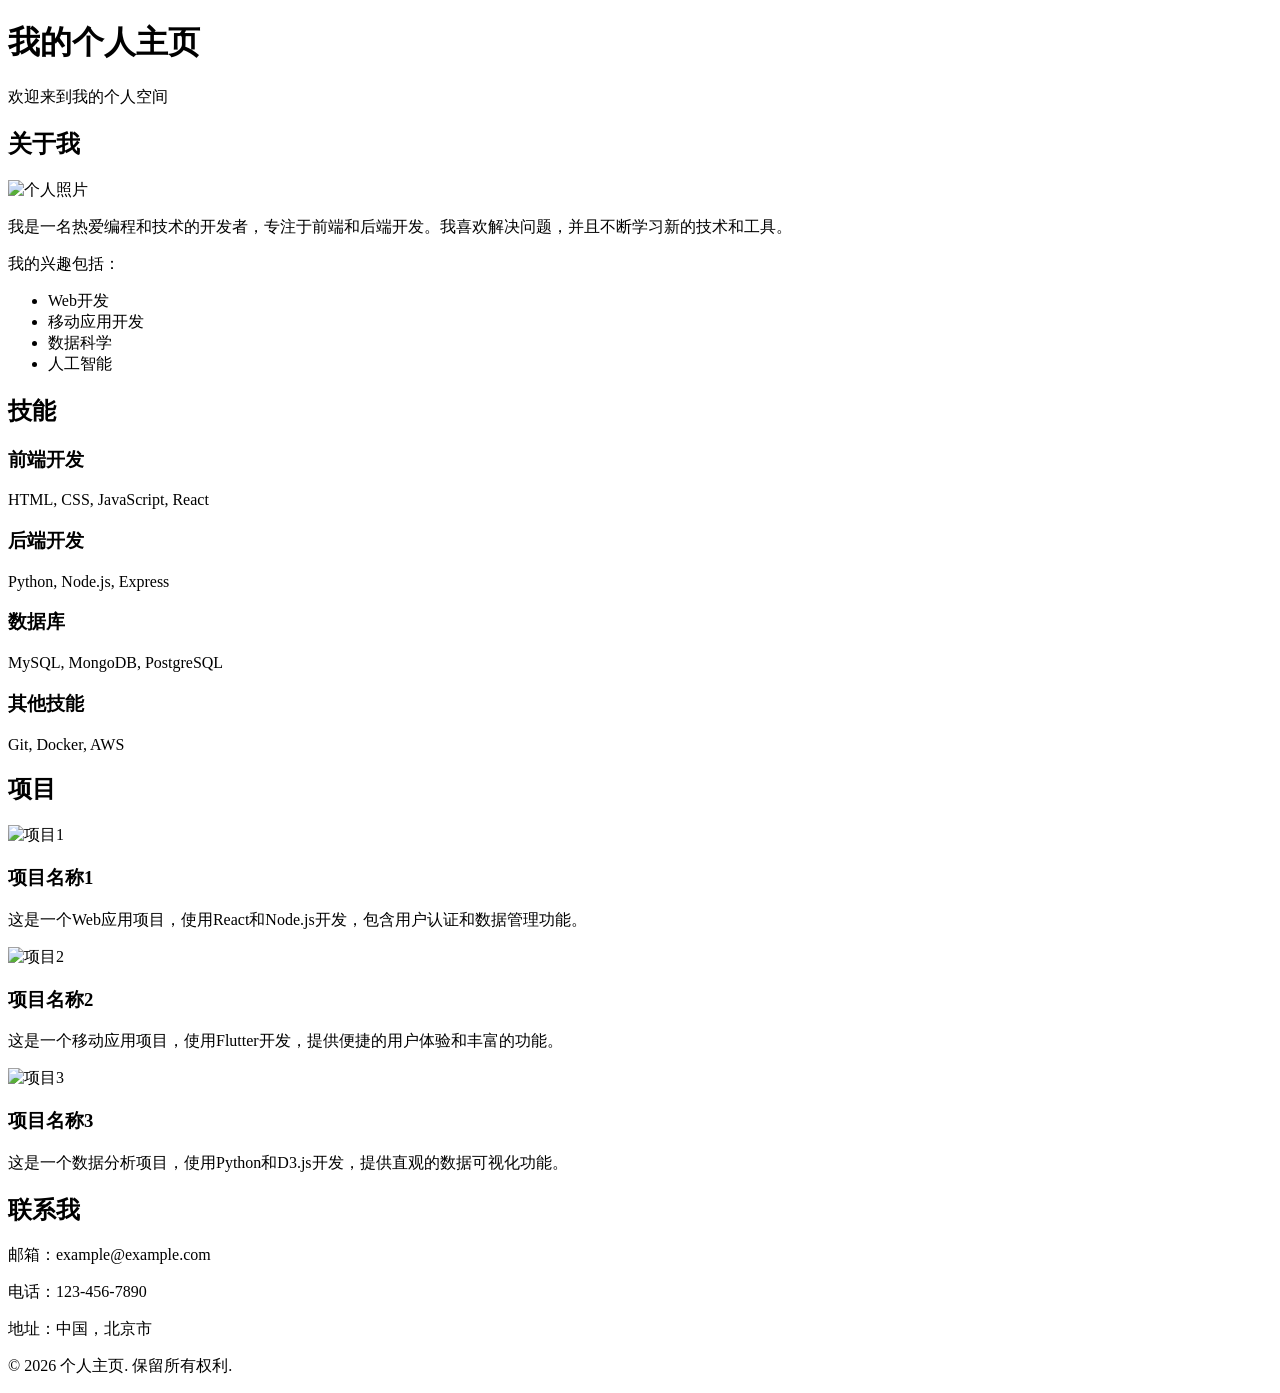
==== index.html @ 63007035 "index file" ====
<!DOCTYPE html>
<html lang="zh-CN">
<head>
    <meta charset="UTF-8">
    <meta name="viewport" content="width=device-width, initial-scale=1.0">
    <title>个人主页</title>
    <link rel="stylesheet" href="style.css">
</head>
<body>
    <header>
        <div class="container">
            <h1>我的个人主页</h1>
            <p>欢迎来到我的个人空间</p>
        </div>
    </header>
    
    <section id="about">
        <div class="container">
            <h2>关于我</h2>
            <div class="about-content">
                <img src="https://trae-api-cn.mchost.guru/api/ide/v1/text_to_image?prompt=professional%20profile%20photo%20of%20a%20person&image_size=square" alt="个人照片">
                <div class="about-text">
                    <p>我是一名热爱编程和技术的开发者，专注于前端和后端开发。我喜欢解决问题，并且不断学习新的技术和工具。</p>
                    <p>我的兴趣包括：</p>
                    <ul>
                        <li>Web开发</li>
                        <li>移动应用开发</li>
                        <li>数据科学</li>
                        <li>人工智能</li>
                    </ul>
                </div>
            </div>
        </div>
    </section>
    
    <section id="skills">
        <div class="container">
            <h2>技能</h2>
            <div class="skills-grid">
                <div class="skill-item">
                    <h3>前端开发</h3>
                    <p>HTML, CSS, JavaScript, React</p>
                </div>
                <div class="skill-item">
                    <h3>后端开发</h3>
                    <p>Python, Node.js, Express</p>
                </div>
                <div class="skill-item">
                    <h3>数据库</h3>
                    <p>MySQL, MongoDB, PostgreSQL</p>
                </div>
                <div class="skill-item">
                    <h3>其他技能</h3>
                    <p>Git, Docker, AWS</p>
                </div>
            </div>
        </div>
    </section>
    
    <section id="projects">
        <div class="container">
            <h2>项目</h2>
            <div class="projects-grid">
                <div class="project-item">
                    <img src="https://trae-api-cn.mchost.guru/api/ide/v1/text_to_image?prompt=web%20application%20dashboard&image_size=landscape_16_9" alt="项目1">
                    <h3>项目名称1</h3>
                    <p>这是一个Web应用项目，使用React和Node.js开发，包含用户认证和数据管理功能。</p>
                </div>
                <div class="project-item">
                    <img src="https://trae-api-cn.mchost.guru/api/ide/v1/text_to_image?prompt=mobile%20app%20interface&image_size=portrait_16_9" alt="项目2">
                    <h3>项目名称2</h3>
                    <p>这是一个移动应用项目，使用Flutter开发，提供便捷的用户体验和丰富的功能。</p>
                </div>
                <div class="project-item">
                    <img src="https://trae-api-cn.mchost.guru/api/ide/v1/text_to_image?prompt=data%20visualization%20dashboard&image_size=landscape_16_9" alt="项目3">
                    <h3>项目名称3</h3>
                    <p>这是一个数据分析项目，使用Python和D3.js开发，提供直观的数据可视化功能。</p>
                </div>
            </div>
        </div>
    </section>
    
    <section id="contact">
        <div class="container">
            <h2>联系我</h2>
            <div class="contact-info">
                <p>邮箱：example@example.com</p>
                <p>电话：123-456-7890</p>
                <p>地址：中国，北京市</p>
            </div>
        </div>
    </section>
    
    <footer>
        <div class="container">
            <p>&copy; 2026 个人主页. 保留所有权利.</p>
        </div>
    </footer>
</body>
</html>
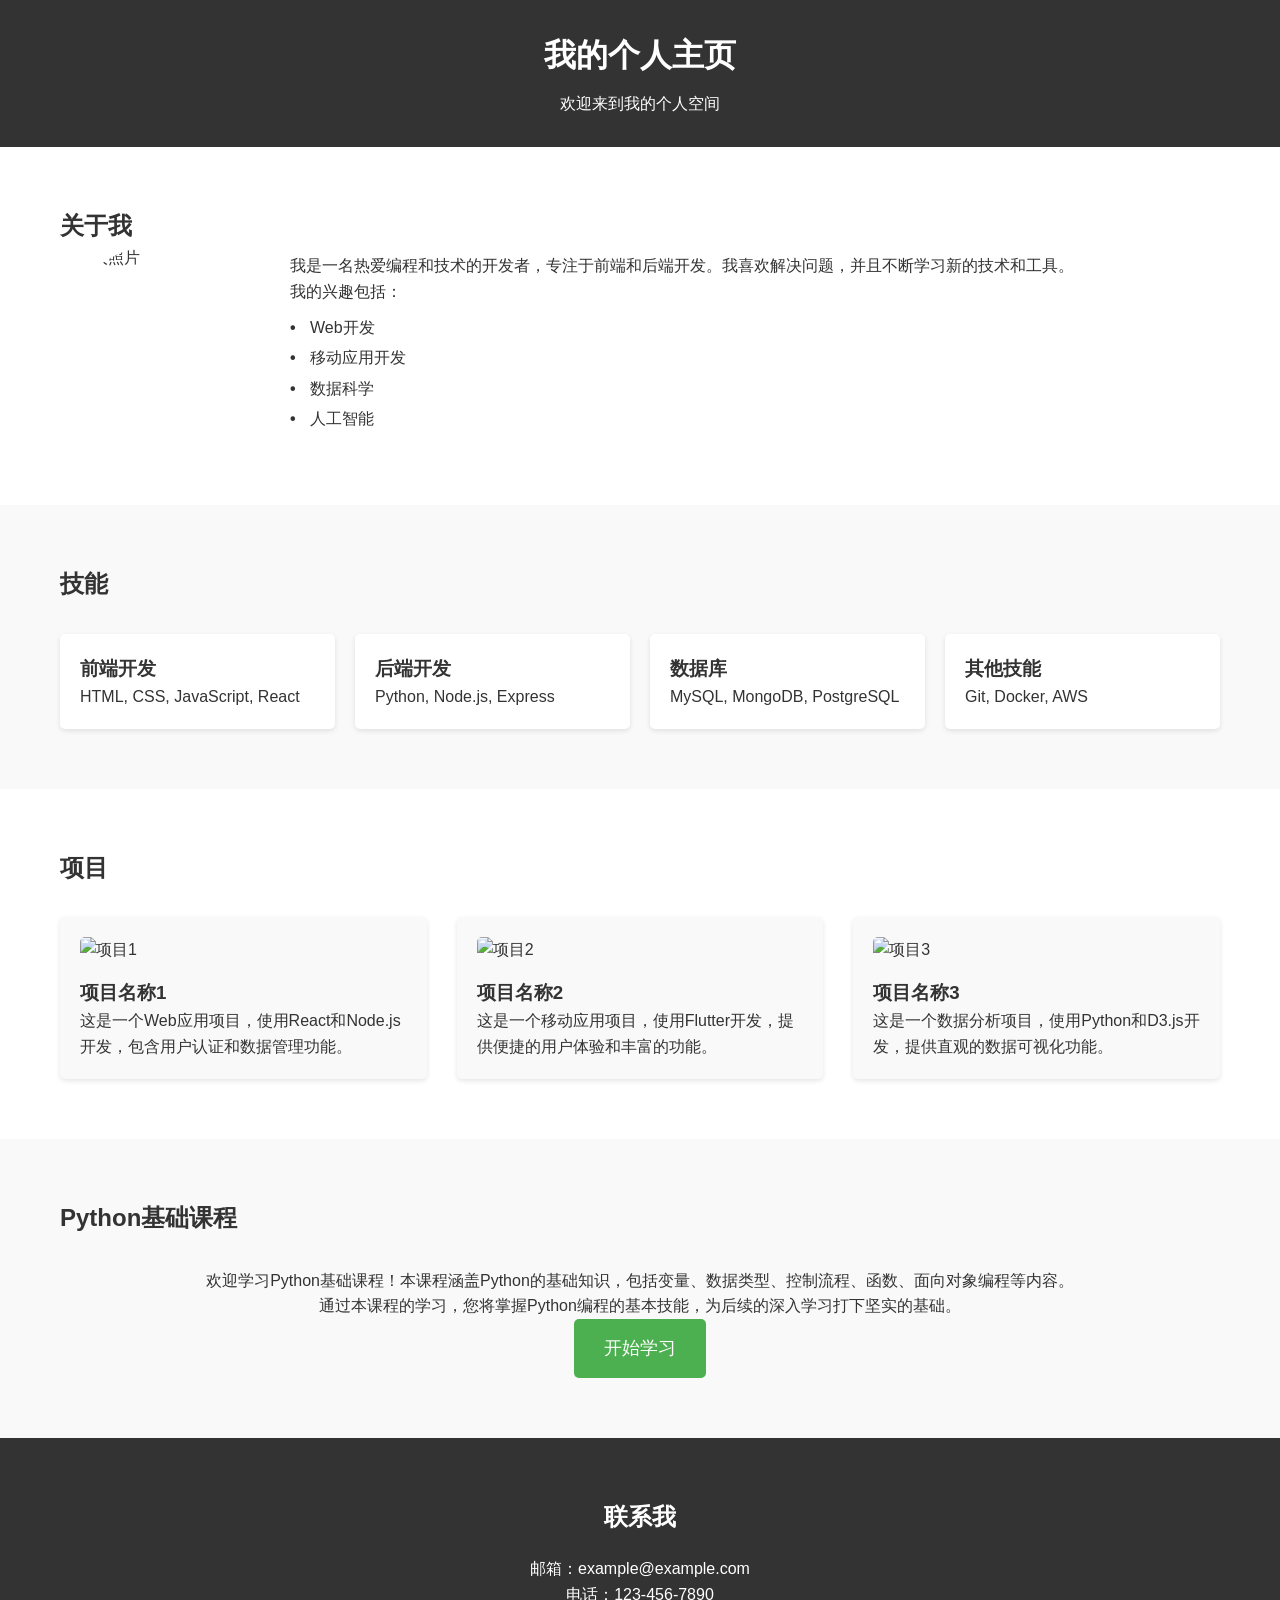
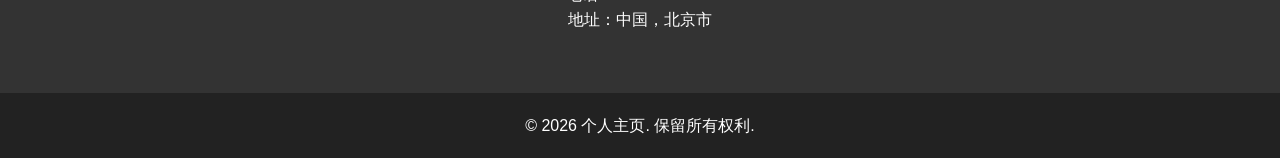
==== commit 74fd5263: "Add Python basic course module" ====
--- a/index.html
+++ b/index.html
@@ -80,6 +80,17 @@
         </div>
     </section>
     
+    <section id="python-course">
+        <div class="container">
+            <h2>Python基础课程</h2>
+            <div class="course-content">
+                <p>欢迎学习Python基础课程！本课程涵盖Python的基础知识，包括变量、数据类型、控制流程、函数、面向对象编程等内容。</p>
+                <p>通过本课程的学习，您将掌握Python编程的基本技能，为后续的深入学习打下坚实的基础。</p>
+                <a href="python-course.html" class="course-button">开始学习</a>
+            </div>
+        </div>
+    </section>
+    
     <section id="contact">
         <div class="container">
             <h2>联系我</h2>
--- a/style.css
+++ b/style.css
@@ -0,0 +1,169 @@
+* {
+    margin: 0;
+    padding: 0;
+    box-sizing: border-box;
+}
+
+body {
+    font-family: Arial, sans-serif;
+    line-height: 1.6;
+    color: #333;
+    background-color: #f4f4f4;
+}
+
+.container {
+    max-width: 1200px;
+    margin: 0 auto;
+    padding: 0 20px;
+}
+
+header {
+    background-color: #333;
+    color: #fff;
+    padding: 30px 0;
+    text-align: center;
+}
+
+header h1 {
+    margin-bottom: 10px;
+}
+
+section {
+    padding: 60px 0;
+}
+
+#about {
+    background-color: #fff;
+}
+
+.about-content {
+    display: flex;
+    align-items: center;
+    gap: 30px;
+}
+
+.about-content img {
+    width: 200px;
+    height: 200px;
+    border-radius: 50%;
+    object-fit: cover;
+}
+
+.about-text {
+    flex: 1;
+}
+
+.about-text ul {
+    list-style: none;
+    margin-top: 10px;
+}
+
+.about-text li {
+    margin-bottom: 5px;
+    padding-left: 20px;
+    position: relative;
+}
+
+.about-text li::before {
+    content: "•";
+    position: absolute;
+    left: 0;
+    color: #333;
+    font-weight: bold;
+}
+
+#skills {
+    background-color: #f9f9f9;
+}
+
+.skills-grid {
+    display: grid;
+    grid-template-columns: repeat(auto-fit, minmax(250px, 1fr));
+    gap: 20px;
+    margin-top: 30px;
+}
+
+.skill-item {
+    background-color: #fff;
+    padding: 20px;
+    border-radius: 5px;
+    box-shadow: 0 2px 5px rgba(0,0,0,0.1);
+}
+
+#projects {
+    background-color: #fff;
+}
+
+.projects-grid {
+    display: grid;
+    grid-template-columns: repeat(auto-fit, minmax(300px, 1fr));
+    gap: 30px;
+    margin-top: 30px;
+}
+
+.project-item {
+    background-color: #f9f9f9;
+    padding: 20px;
+    border-radius: 5px;
+    box-shadow: 0 2px 5px rgba(0,0,0,0.1);
+}
+
+.project-item img {
+    width: 100%;
+    height: 200px;
+    object-fit: cover;
+    border-radius: 5px;
+    margin-bottom: 15px;
+}
+
+#python-course {
+    background-color: #f9f9f9;
+}
+
+.course-content {
+    text-align: center;
+    margin-top: 30px;
+}
+
+.course-button {
+    display: inline-block;
+    background-color: #4CAF50;
+    color: white;
+    padding: 15px 30px;
+    text-decoration: none;
+    border-radius: 5px;
+    font-size: 18px;
+    transition: background-color 0.3s;
+}
+
+.course-button:hover {
+    background-color: #45a049;
+}
+
+#contact {
+    background-color: #333;
+    color: #fff;
+    text-align: center;
+}
+
+.contact-info {
+    margin-top: 20px;
+}
+
+footer {
+    background-color: #222;
+    color: #fff;
+    text-align: center;
+    padding: 20px 0;
+}
+
+@media (max-width: 768px) {
+    .about-content {
+        flex-direction: column;
+        text-align: center;
+    }
+    
+    .about-content img {
+        margin-bottom: 20px;
+    }
+}
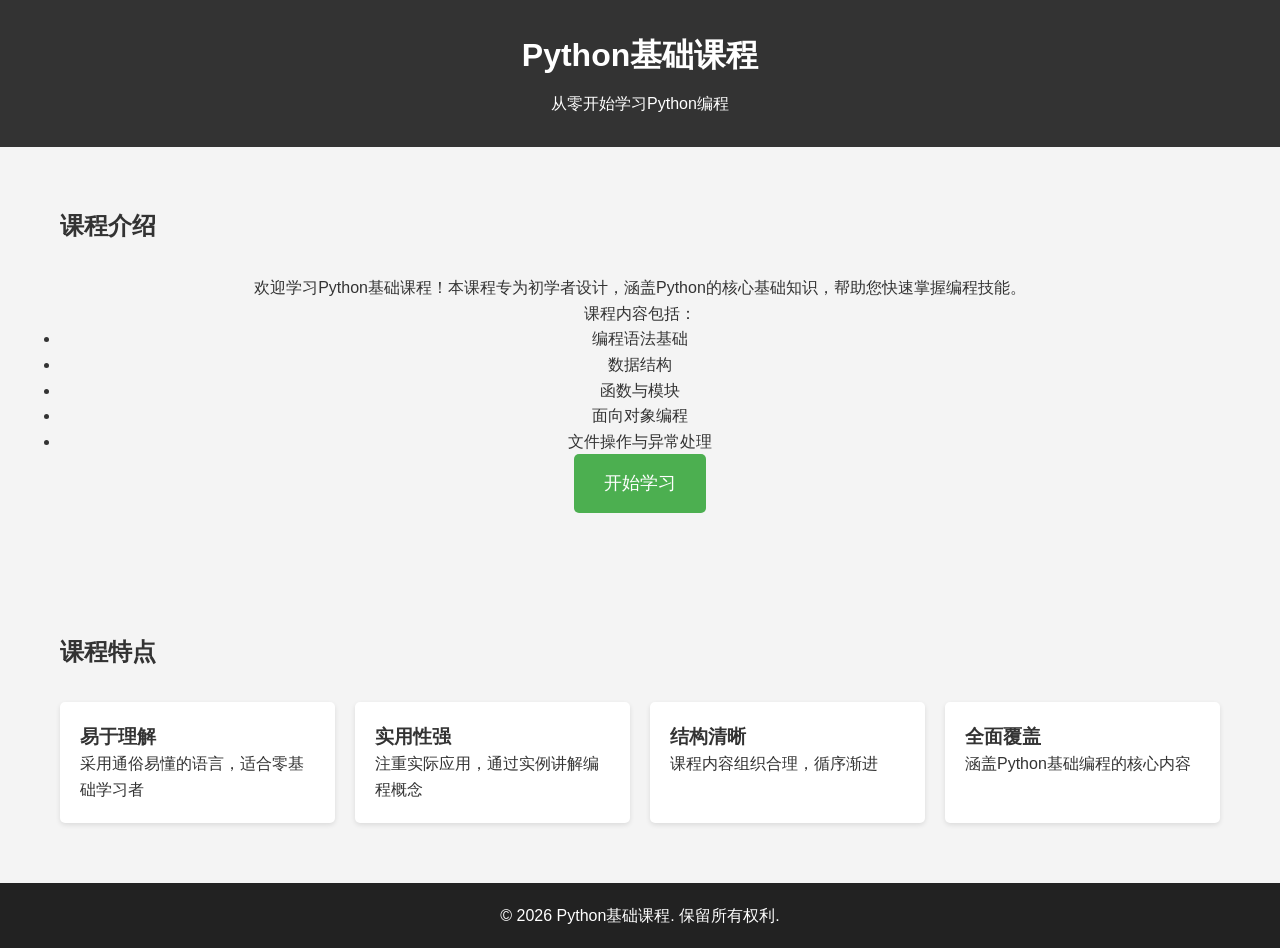
==== commit 6154a564: "Transform into independent Python course site" ====
--- a/index.html
+++ b/index.html
@@ -3,108 +3,62 @@
 <head>
     <meta charset="UTF-8">
     <meta name="viewport" content="width=device-width, initial-scale=1.0">
-    <title>个人主页</title>
+    <title>Python基础课程</title>
     <link rel="stylesheet" href="style.css">
 </head>
 <body>
     <header>
         <div class="container">
-            <h1>我的个人主页</h1>
-            <p>欢迎来到我的个人空间</p>
+            <h1>Python基础课程</h1>
+            <p>从零开始学习Python编程</p>
         </div>
     </header>
     
-    <section id="about">
+    <section id="course-intro">
         <div class="container">
-            <h2>关于我</h2>
-            <div class="about-content">
-                <img src="https://trae-api-cn.mchost.guru/api/ide/v1/text_to_image?prompt=professional%20profile%20photo%20of%20a%20person&image_size=square" alt="个人照片">
-                <div class="about-text">
-                    <p>我是一名热爱编程和技术的开发者，专注于前端和后端开发。我喜欢解决问题，并且不断学习新的技术和工具。</p>
-                    <p>我的兴趣包括：</p>
-                    <ul>
-                        <li>Web开发</li>
-                        <li>移动应用开发</li>
-                        <li>数据科学</li>
-                        <li>人工智能</li>
-                    </ul>
-                </div>
-            </div>
-        </div>
-    </section>
-    
-    <section id="skills">
-        <div class="container">
-            <h2>技能</h2>
-            <div class="skills-grid">
-                <div class="skill-item">
-                    <h3>前端开发</h3>
-                    <p>HTML, CSS, JavaScript, React</p>
-                </div>
-                <div class="skill-item">
-                    <h3>后端开发</h3>
-                    <p>Python, Node.js, Express</p>
-                </div>
-                <div class="skill-item">
-                    <h3>数据库</h3>
-                    <p>MySQL, MongoDB, PostgreSQL</p>
-                </div>
-                <div class="skill-item">
-                    <h3>其他技能</h3>
-                    <p>Git, Docker, AWS</p>
-                </div>
-            </div>
-        </div>
-    </section>
-    
-    <section id="projects">
-        <div class="container">
-            <h2>项目</h2>
-            <div class="projects-grid">
-                <div class="project-item">
-                    <img src="https://trae-api-cn.mchost.guru/api/ide/v1/text_to_image?prompt=web%20application%20dashboard&image_size=landscape_16_9" alt="项目1">
-                    <h3>项目名称1</h3>
-                    <p>这是一个Web应用项目，使用React和Node.js开发，包含用户认证和数据管理功能。</p>
-                </div>
-                <div class="project-item">
-                    <img src="https://trae-api-cn.mchost.guru/api/ide/v1/text_to_image?prompt=mobile%20app%20interface&image_size=portrait_16_9" alt="项目2">
-                    <h3>项目名称2</h3>
-                    <p>这是一个移动应用项目，使用Flutter开发，提供便捷的用户体验和丰富的功能。</p>
-                </div>
-                <div class="project-item">
-                    <img src="https://trae-api-cn.mchost.guru/api/ide/v1/text_to_image?prompt=data%20visualization%20dashboard&image_size=landscape_16_9" alt="项目3">
-                    <h3>项目名称3</h3>
-                    <p>这是一个数据分析项目，使用Python和D3.js开发，提供直观的数据可视化功能。</p>
-                </div>
-            </div>
-        </div>
-    </section>
-    
-    <section id="python-course">
-        <div class="container">
-            <h2>Python基础课程</h2>
+            <h2>课程介绍</h2>
             <div class="course-content">
-                <p>欢迎学习Python基础课程！本课程涵盖Python的基础知识，包括变量、数据类型、控制流程、函数、面向对象编程等内容。</p>
-                <p>通过本课程的学习，您将掌握Python编程的基本技能，为后续的深入学习打下坚实的基础。</p>
+                <p>欢迎学习Python基础课程！本课程专为初学者设计，涵盖Python的核心基础知识，帮助您快速掌握编程技能。</p>
+                <p>课程内容包括：</p>
+                <ul>
+                    <li>编程语法基础</li>
+                    <li>数据结构</li>
+                    <li>函数与模块</li>
+                    <li>面向对象编程</li>
+                    <li>文件操作与异常处理</li>
+                </ul>
                 <a href="python-course.html" class="course-button">开始学习</a>
             </div>
         </div>
     </section>
     
-    <section id="contact">
+    <section id="course-features">
         <div class="container">
-            <h2>联系我</h2>
-            <div class="contact-info">
-                <p>邮箱：example@example.com</p>
-                <p>电话：123-456-7890</p>
-                <p>地址：中国，北京市</p>
+            <h2>课程特点</h2>
+            <div class="skills-grid">
+                <div class="skill-item">
+                    <h3>易于理解</h3>
+                    <p>采用通俗易懂的语言，适合零基础学习者</p>
+                </div>
+                <div class="skill-item">
+                    <h3>实用性强</h3>
+                    <p>注重实际应用，通过实例讲解编程概念</p>
+                </div>
+                <div class="skill-item">
+                    <h3>结构清晰</h3>
+                    <p>课程内容组织合理，循序渐进</p>
+                </div>
+                <div class="skill-item">
+                    <h3>全面覆盖</h3>
+                    <p>涵盖Python基础编程的核心内容</p>
+                </div>
             </div>
         </div>
     </section>
     
     <footer>
         <div class="container">
-            <p>&copy; 2026 个人主页. 保留所有权利.</p>
+            <p>&copy; 2026 Python基础课程. 保留所有权利.</p>
         </div>
     </footer>
 </body>
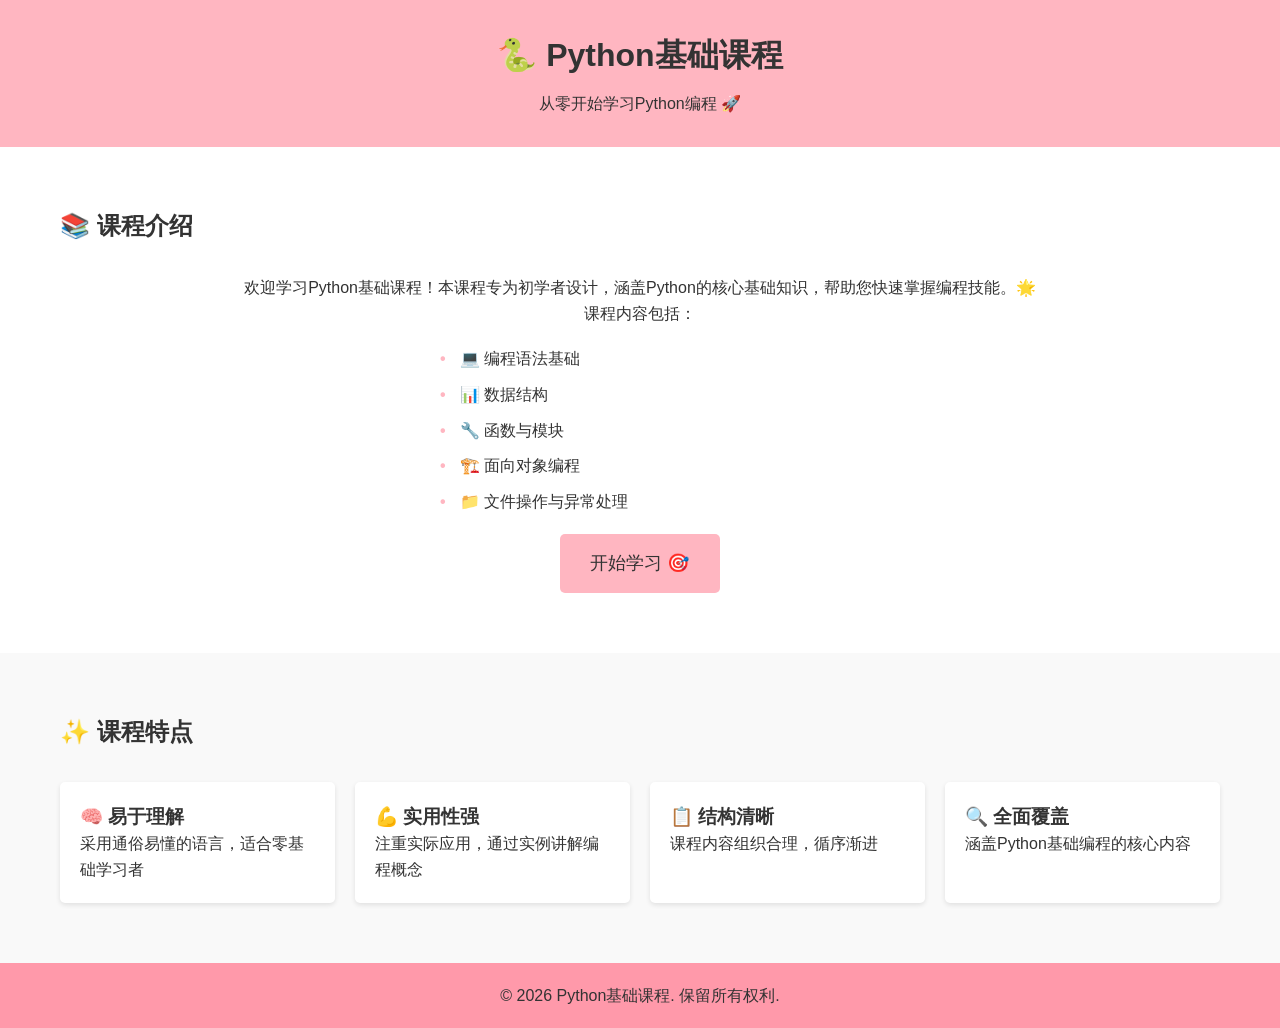
==== commit 068ee910: "Add emoji表情 to make content more丰富" ====
--- a/index.html
+++ b/index.html
@@ -9,47 +9,47 @@
 <body>
     <header>
         <div class="container">
-            <h1>Python基础课程</h1>
-            <p>从零开始学习Python编程</p>
+            <h1>🐍 Python基础课程</h1>
+            <p>从零开始学习Python编程 🚀</p>
         </div>
     </header>
     
     <section id="course-intro">
         <div class="container">
-            <h2>课程介绍</h2>
+            <h2>📚 课程介绍</h2>
             <div class="course-content">
-                <p>欢迎学习Python基础课程！本课程专为初学者设计，涵盖Python的核心基础知识，帮助您快速掌握编程技能。</p>
+                <p>欢迎学习Python基础课程！本课程专为初学者设计，涵盖Python的核心基础知识，帮助您快速掌握编程技能。🌟</p>
                 <p>课程内容包括：</p>
                 <ul>
-                    <li>编程语法基础</li>
-                    <li>数据结构</li>
-                    <li>函数与模块</li>
-                    <li>面向对象编程</li>
-                    <li>文件操作与异常处理</li>
+                    <li>💻 编程语法基础</li>
+                    <li>📊 数据结构</li>
+                    <li>🔧 函数与模块</li>
+                    <li>🏗️ 面向对象编程</li>
+                    <li>📁 文件操作与异常处理</li>
                 </ul>
-                <a href="python-course.html" class="course-button">开始学习</a>
+                <a href="python-course.html" class="course-button">开始学习 🎯</a>
             </div>
         </div>
     </section>
     
     <section id="course-features">
         <div class="container">
-            <h2>课程特点</h2>
+            <h2>✨ 课程特点</h2>
             <div class="skills-grid">
                 <div class="skill-item">
-                    <h3>易于理解</h3>
+                    <h3>🧠 易于理解</h3>
                     <p>采用通俗易懂的语言，适合零基础学习者</p>
                 </div>
                 <div class="skill-item">
-                    <h3>实用性强</h3>
+                    <h3>💪 实用性强</h3>
                     <p>注重实际应用，通过实例讲解编程概念</p>
                 </div>
                 <div class="skill-item">
-                    <h3>结构清晰</h3>
+                    <h3>📋 结构清晰</h3>
                     <p>课程内容组织合理，循序渐进</p>
                 </div>
                 <div class="skill-item">
-                    <h3>全面覆盖</h3>
+                    <h3>🔍 全面覆盖</h3>
                     <p>涵盖Python基础编程的核心内容</p>
                 </div>
             </div>
--- a/style.css
+++ b/style.css
@@ -18,8 +18,8 @@
 }
 
 header {
-    background-color: #333;
-    color: #fff;
+    background-color: #ffb6c1;
+    color: #333;
     padding: 30px 0;
     text-align: center;
 }
@@ -68,7 +68,7 @@
     content: "•";
     position: absolute;
     left: 0;
-    color: #333;
+    color: #ffb6c1;
     font-weight: bold;
 }
 
@@ -120,15 +120,44 @@
     background-color: #f9f9f9;
 }
 
+#course-intro {
+    background-color: #fff;
+}
+
+#course-features {
+    background-color: #f9f9f9;
+}
+
 .course-content {
     text-align: center;
     margin-top: 30px;
 }
 
+.course-content ul {
+    list-style: none;
+    margin: 20px auto;
+    max-width: 400px;
+    text-align: left;
+}
+
+.course-content li {
+    margin-bottom: 10px;
+    padding-left: 20px;
+    position: relative;
+}
+
+.course-content li::before {
+    content: "•";
+    position: absolute;
+    left: 0;
+    color: #ffb6c1;
+    font-weight: bold;
+}
+
 .course-button {
     display: inline-block;
-    background-color: #4CAF50;
-    color: white;
+    background-color: #ffb6c1;
+    color: #333;
     padding: 15px 30px;
     text-decoration: none;
     border-radius: 5px;
@@ -137,12 +166,12 @@
 }
 
 .course-button:hover {
-    background-color: #45a049;
+    background-color: #ff99aa;
 }
 
 #contact {
-    background-color: #333;
-    color: #fff;
+    background-color: #ffb6c1;
+    color: #333;
     text-align: center;
 }
 
@@ -151,8 +180,8 @@
 }
 
 footer {
-    background-color: #222;
-    color: #fff;
+    background-color: #ff99aa;
+    color: #333;
     text-align: center;
     padding: 20px 0;
 }
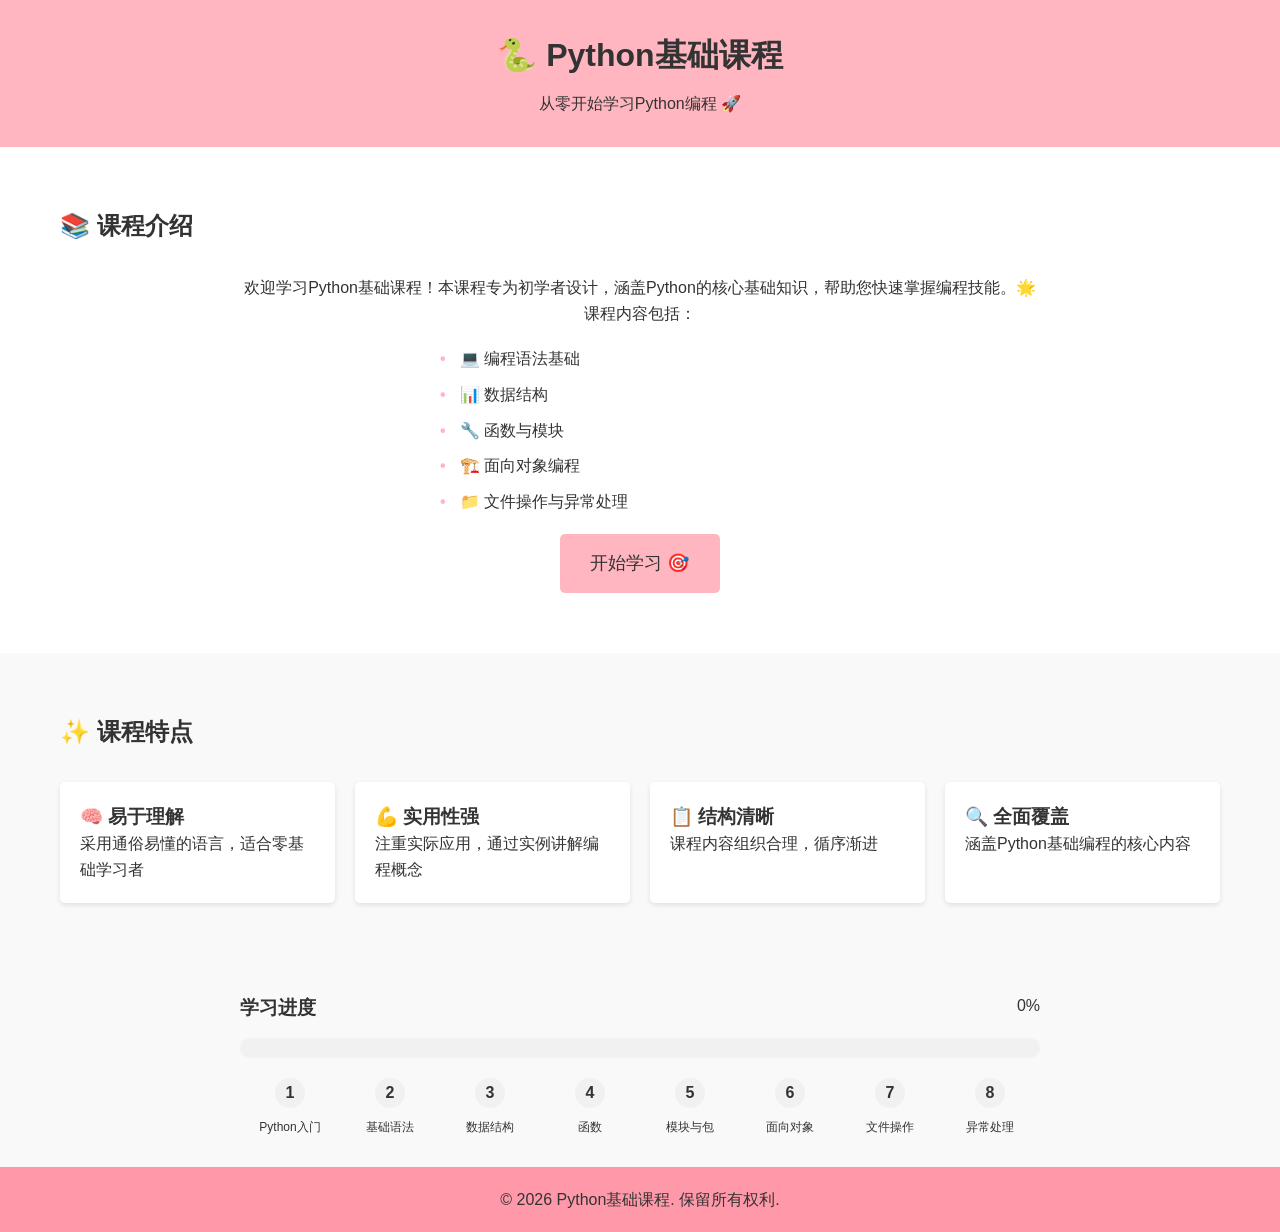
==== commit d3d0050e: "添加学习进度进度条" ====
--- a/index.html
+++ b/index.html
@@ -56,6 +56,54 @@
         </div>
     </section>
     
+    <section class="progress-section">
+        <div class="container">
+            <div class="progress-container">
+                <div class="progress-header">
+                    <h3>学习进度</h3>
+                    <span>0%</span>
+                </div>
+                <div class="progress-bar">
+                    <div class="progress-fill" style="width: 0%"></div>
+                </div>
+                <div class="progress-steps">
+                    <div class="step">
+                        <div class="step-number">1</div>
+                        <div class="step-label">Python入门</div>
+                    </div>
+                    <div class="step">
+                        <div class="step-number">2</div>
+                        <div class="step-label">基础语法</div>
+                    </div>
+                    <div class="step">
+                        <div class="step-number">3</div>
+                        <div class="step-label">数据结构</div>
+                    </div>
+                    <div class="step">
+                        <div class="step-number">4</div>
+                        <div class="step-label">函数</div>
+                    </div>
+                    <div class="step">
+                        <div class="step-number">5</div>
+                        <div class="step-label">模块与包</div>
+                    </div>
+                    <div class="step">
+                        <div class="step-number">6</div>
+                        <div class="step-label">面向对象</div>
+                    </div>
+                    <div class="step">
+                        <div class="step-number">7</div>
+                        <div class="step-label">文件操作</div>
+                    </div>
+                    <div class="step">
+                        <div class="step-number">8</div>
+                        <div class="step-label">异常处理</div>
+                    </div>
+                </div>
+            </div>
+        </div>
+    </section>
+    
     <footer>
         <div class="container">
             <p>&copy; 2026 Python基础课程. 保留所有权利.</p>
--- a/style.css
+++ b/style.css
@@ -177,6 +177,76 @@
 
 .contact-info {
     margin-top: 20px;
+}
+
+.progress-section {
+    background-color: #f9f9f9;
+    padding: 30px 0;
+}
+
+.progress-container {
+    max-width: 800px;
+    margin: 0 auto;
+}
+
+.progress-header {
+    display: flex;
+    justify-content: space-between;
+    margin-bottom: 15px;
+}
+
+.progress-bar {
+    width: 100%;
+    height: 20px;
+    background-color: #f1f1f1;
+    border-radius: 10px;
+    overflow: hidden;
+    margin-bottom: 10px;
+}
+
+.progress-fill {
+    height: 100%;
+    background-color: #ffb6c1;
+    border-radius: 10px;
+    transition: width 0.3s ease;
+}
+
+.progress-steps {
+    display: flex;
+    justify-content: space-between;
+    margin-top: 20px;
+}
+
+.step {
+    text-align: center;
+    flex: 1;
+}
+
+.step-number {
+    width: 30px;
+    height: 30px;
+    border-radius: 50%;
+    background-color: #f1f1f1;
+    display: flex;
+    align-items: center;
+    justify-content: center;
+    margin: 0 auto 10px;
+    font-weight: bold;
+}
+
+.step.active .step-number {
+    background-color: #ffb6c1;
+    color: #333;
+}
+
+.step.completed .step-number {
+    background-color: #ff99aa;
+    color: #333;
+}
+
+.step-label {
+    font-size: 12px;
+    text-align: center;
 }
 
 footer {
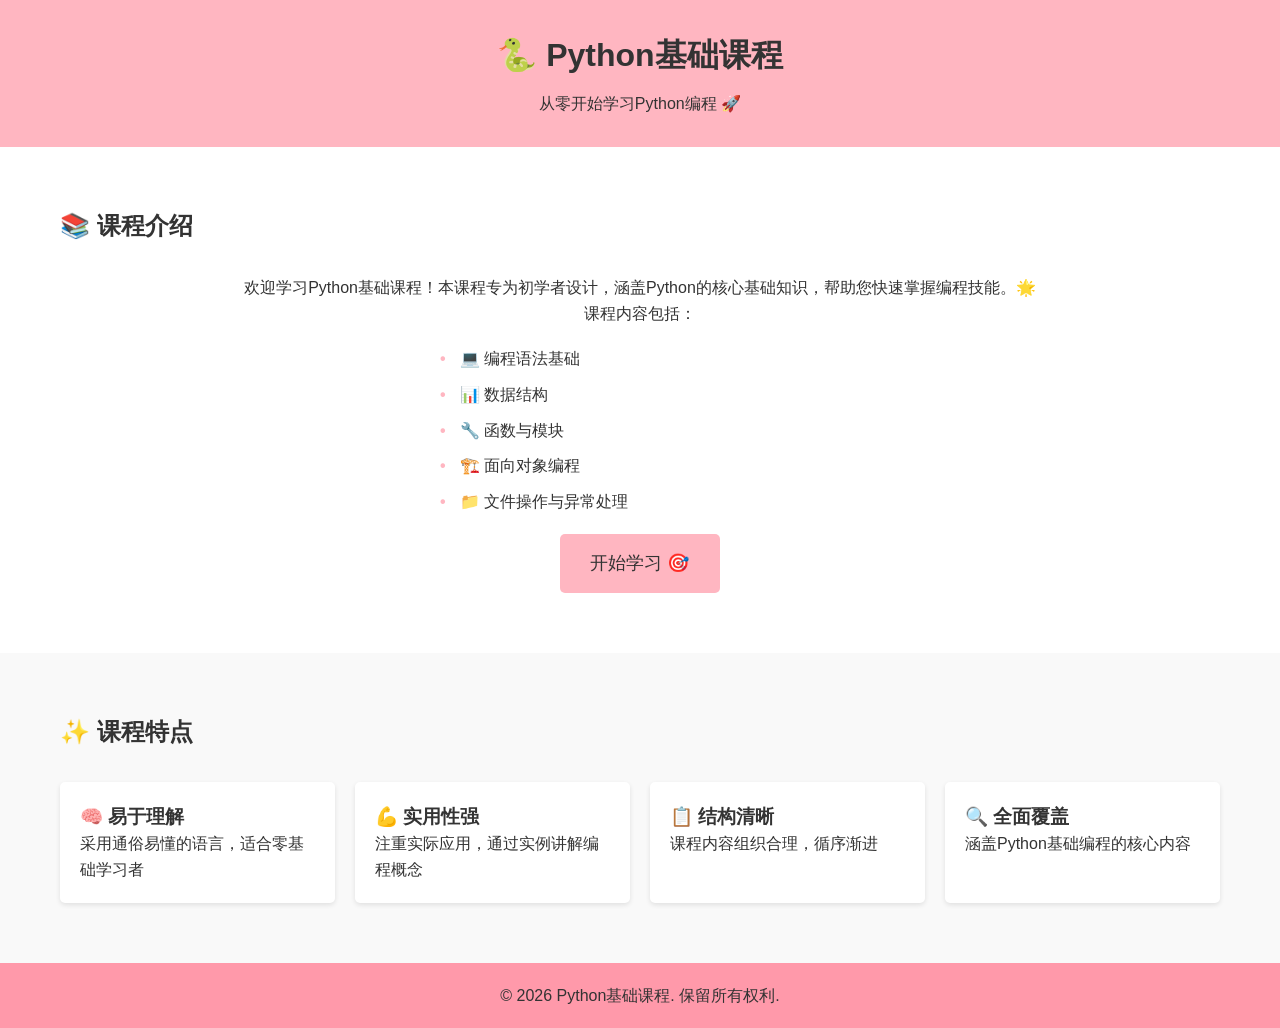
==== commit 3540c7bd: "移除学习进度进度条" ====
--- a/index.html
+++ b/index.html
@@ -56,54 +56,6 @@
         </div>
     </section>
     
-    <section class="progress-section">
-        <div class="container">
-            <div class="progress-container">
-                <div class="progress-header">
-                    <h3>学习进度</h3>
-                    <span>0%</span>
-                </div>
-                <div class="progress-bar">
-                    <div class="progress-fill" style="width: 0%"></div>
-                </div>
-                <div class="progress-steps">
-                    <div class="step">
-                        <div class="step-number">1</div>
-                        <div class="step-label">Python入门</div>
-                    </div>
-                    <div class="step">
-                        <div class="step-number">2</div>
-                        <div class="step-label">基础语法</div>
-                    </div>
-                    <div class="step">
-                        <div class="step-number">3</div>
-                        <div class="step-label">数据结构</div>
-                    </div>
-                    <div class="step">
-                        <div class="step-number">4</div>
-                        <div class="step-label">函数</div>
-                    </div>
-                    <div class="step">
-                        <div class="step-number">5</div>
-                        <div class="step-label">模块与包</div>
-                    </div>
-                    <div class="step">
-                        <div class="step-number">6</div>
-                        <div class="step-label">面向对象</div>
-                    </div>
-                    <div class="step">
-                        <div class="step-number">7</div>
-                        <div class="step-label">文件操作</div>
-                    </div>
-                    <div class="step">
-                        <div class="step-number">8</div>
-                        <div class="step-label">异常处理</div>
-                    </div>
-                </div>
-            </div>
-        </div>
-    </section>
-    
     <footer>
         <div class="container">
             <p>&copy; 2026 Python基础课程. 保留所有权利.</p>
--- a/style.css
+++ b/style.css
@@ -179,75 +179,7 @@
     margin-top: 20px;
 }
 
-.progress-section {
-    background-color: #f9f9f9;
-    padding: 30px 0;
-}
-
-.progress-container {
-    max-width: 800px;
-    margin: 0 auto;
-}
-
-.progress-header {
-    display: flex;
-    justify-content: space-between;
-    margin-bottom: 15px;
-}
-
-.progress-bar {
-    width: 100%;
-    height: 20px;
-    background-color: #f1f1f1;
-    border-radius: 10px;
-    overflow: hidden;
-    margin-bottom: 10px;
-}
-
-.progress-fill {
-    height: 100%;
-    background-color: #ffb6c1;
-    border-radius: 10px;
-    transition: width 0.3s ease;
-}
-
-.progress-steps {
-    display: flex;
-    justify-content: space-between;
-    margin-top: 20px;
-}
-
-.step {
-    text-align: center;
-    flex: 1;
-}
-
-.step-number {
-    width: 30px;
-    height: 30px;
-    border-radius: 50%;
-    background-color: #f1f1f1;
-    display: flex;
-    align-items: center;
-    justify-content: center;
-    margin: 0 auto 10px;
-    font-weight: bold;
-}
-
-.step.active .step-number {
-    background-color: #ffb6c1;
-    color: #333;
-}
-
-.step.completed .step-number {
-    background-color: #ff99aa;
-    color: #333;
-}
-
-.step-label {
-    font-size: 12px;
-    text-align: center;
-}
+
 
 footer {
     background-color: #ff99aa;
